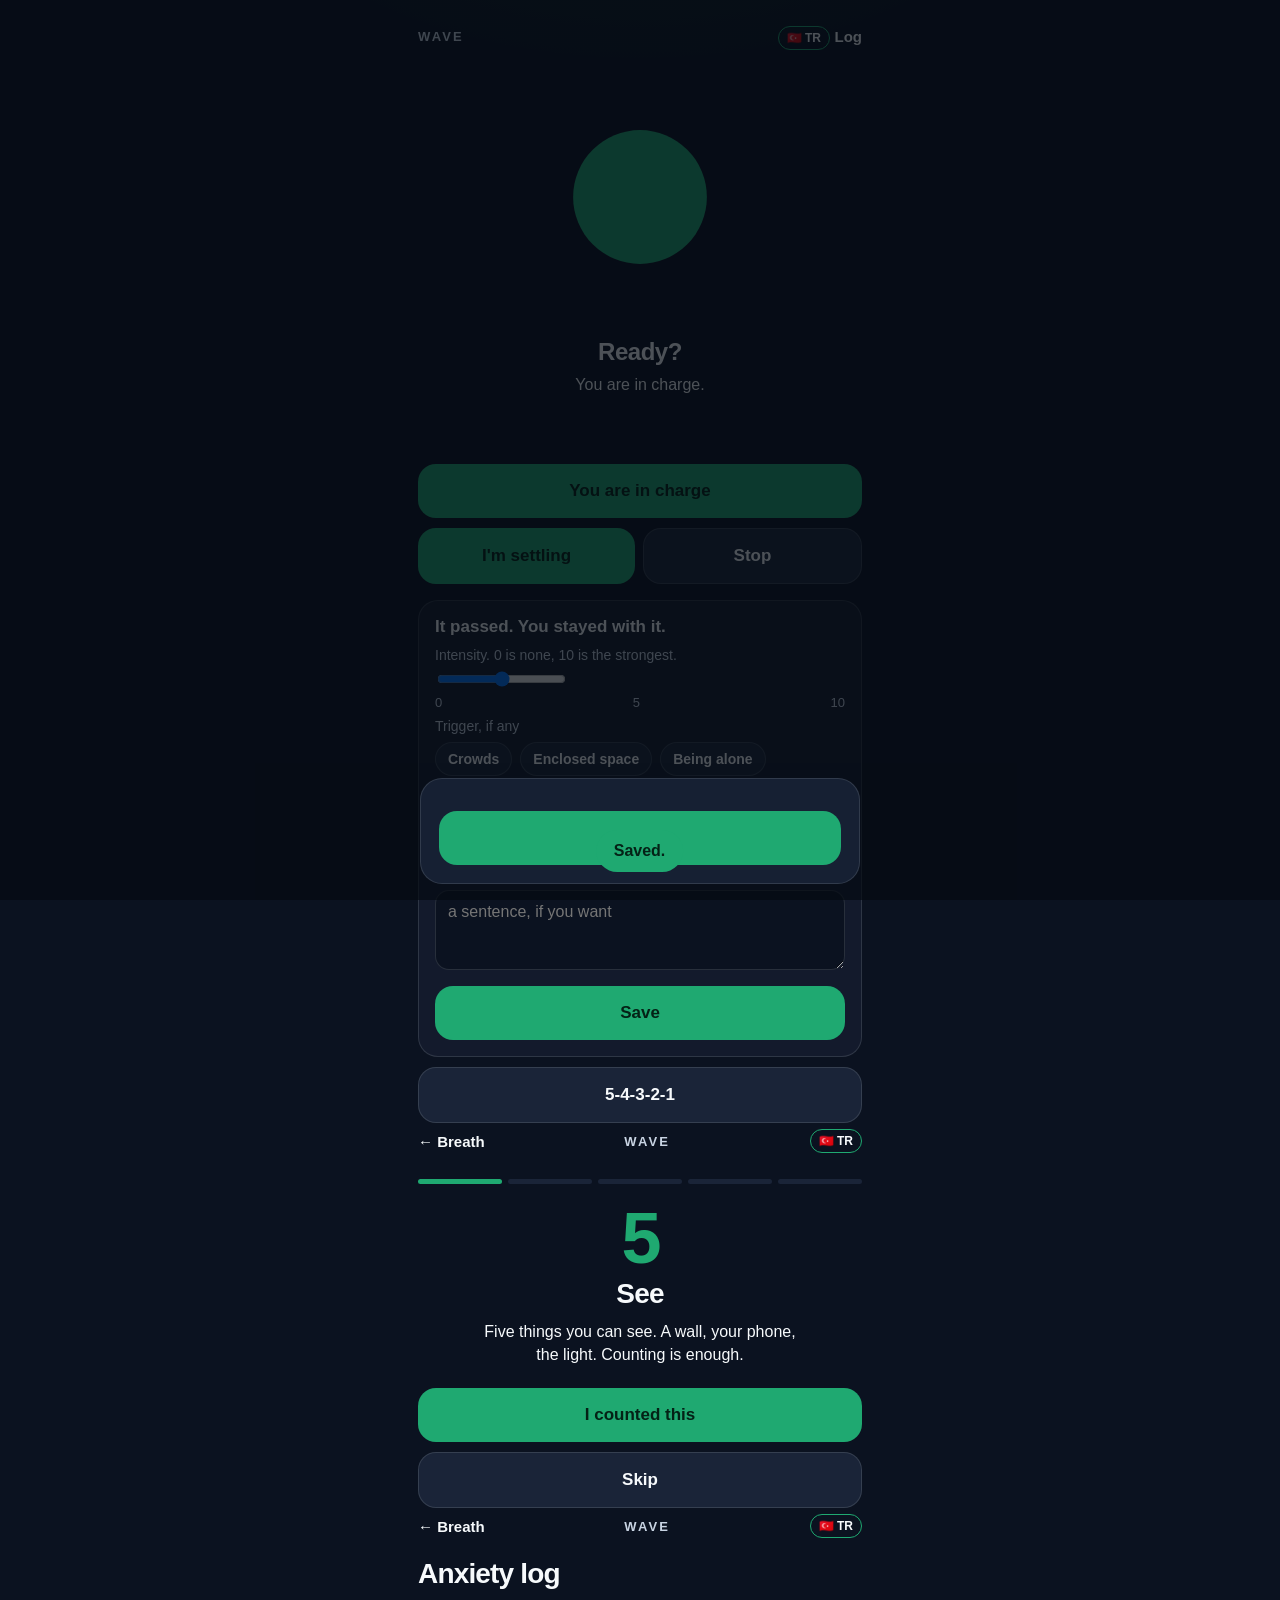
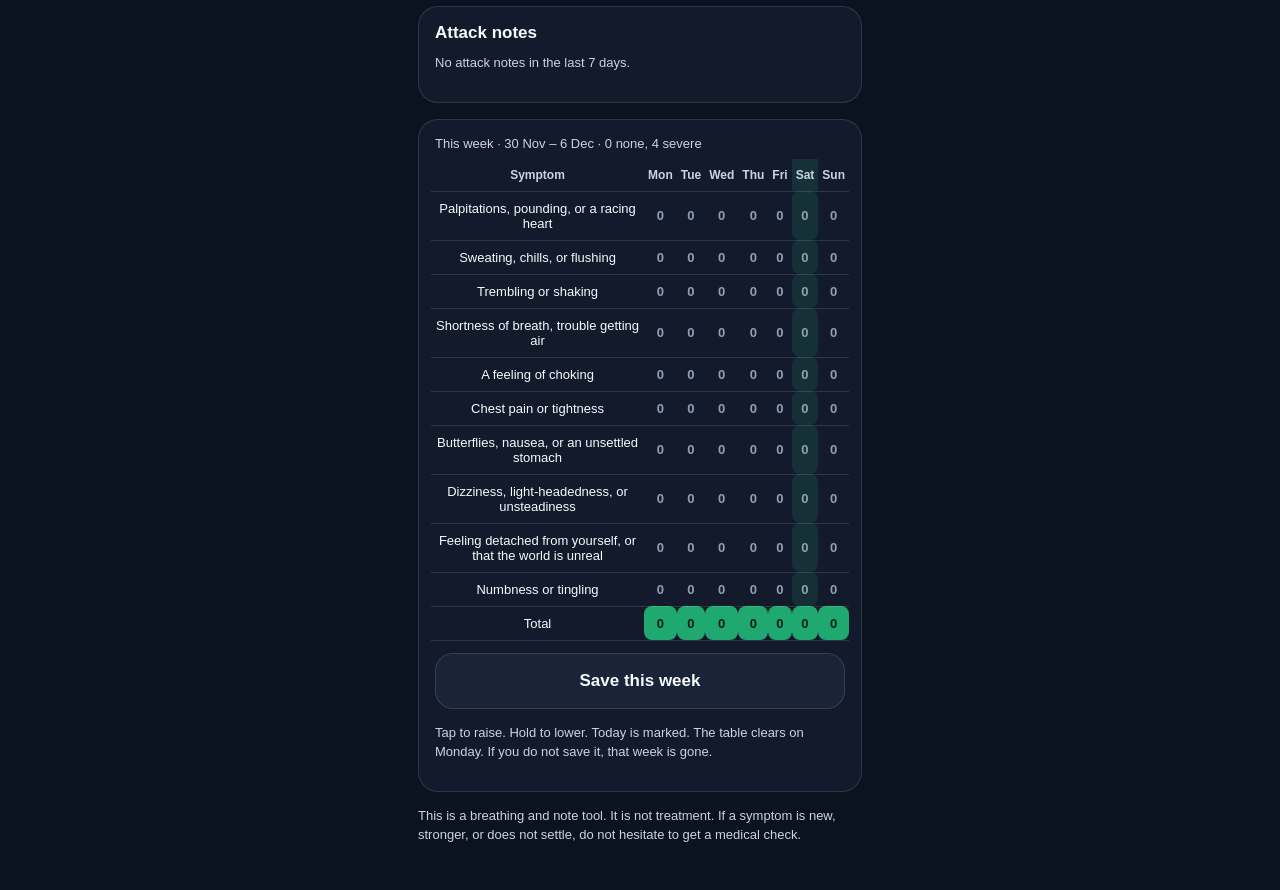
==== index.html @ 107ab237 "Add files via upload" ====
<!DOCTYPE html>
<html lang="tr">
<head>
<meta charset="UTF-8" />
<meta name="viewport" content="width=device-width, initial-scale=1, viewport-fit=cover" />
<meta name="theme-color" content="#0b1220" />
<meta name="apple-mobile-web-app-capable" content="yes" />
<meta name="apple-mobile-web-app-status-bar-style" content="black-translucent" />
<meta name="apple-mobile-web-app-title" content="Kaygı" />
<title>Kaygı</title>
<link rel="manifest" href="manifest.json" />
<link rel="icon" href="icon-192.png" />
<link rel="apple-touch-icon" href="icon-192.png" />
<style>
  :root { --bg:#0b1220; --ink:#f7fafc; --muted:#c9d4e3; --line:rgba(247,250,252,.12); --card:#141c2e; --green:#1fa971; --green-d:#14875a; }
  * { box-sizing:border-box; -webkit-tap-highlight-color:transparent; }
  html, body { margin:0; background:var(--bg); color:var(--ink); }
  body {
    font-family:-apple-system,BlinkMacSystemFont,"Segoe UI",sans-serif;
    min-height:100dvh;
    background:
      radial-gradient(700px 420px at 50% -8%, rgba(31,169,113,.16), transparent 62%),
      var(--bg);
  }
  .app { max-width:480px; margin:0 auto; padding:max(18px, env(safe-area-inset-top)) 18px 32px; }
  header { display:flex; justify-content:space-between; align-items:center; min-height:36px; }
  .brand { font-size:13px; letter-spacing:.16em; text-transform:uppercase; color:var(--muted); font-weight:650; }
  button, textarea { font-family:inherit; }
  .link { border:0; background:transparent; color:var(--ink); font-size:15px; padding:8px 0; font-weight:600; }
  .stage { height:270px; display:grid; place-items:center; margin-top:8px; }
  .ring { width:248px; height:248px; display:grid; place-items:center; }
  .orb {
    width:176px; height:176px; border-radius:50%;
    background:#1fa971;
    transform:scale(var(--s,.76));
    transition:transform 4s cubic-bezier(.37,.05,.28,1);
  }
  body.inhale { --s:1; }
  body.hold { --s:1; }
  body.exhale { --s:.76; }
  body.inhale .orb { transition:transform 4s cubic-bezier(.22,.7,.36,1); }
  body.hold .orb { transition:none; }
  body.exhale .orb { transition:transform 8s cubic-bezier(.4,.05,.6,1); }
  .phase { text-align:center; margin:6px 0 18px; min-height:108px; }
  .phase b { display:block; font-size:24px; font-weight:650; letter-spacing:-.02em; }
  .phase span { display:block; margin:8px auto 0; max-width:320px; color:var(--ink); font-size:16px; line-height:1.4; min-height:44px; }
  .count { margin-top:6px; font-variant-numeric:tabular-nums; font-size:32px; font-weight:650; color:var(--green); }
  .go,.soft { width:100%; border:0; border-radius:18px; padding:17px 18px; font-size:17px; font-weight:700; }
  .go { background:var(--green); color:#042216; }
  .go:active { background:var(--green-d); }
  .soft { background:#1a2438; color:var(--ink); border:1px solid var(--line); }
  .row { display:flex; gap:8px; margin-top:10px; } .row > * { flex:1; }
  .card { margin-top:16px; padding:16px; border:1px solid var(--line); border-radius:20px; background:rgba(20,28,46,.9); }
  .card h2 { margin:0 0 10px; font-size:17px; font-weight:650; }
  h1 { font-size:28px; margin:14px 0 8px; font-weight:650; letter-spacing:-.03em; }
  label { display:block; font-size:14px; color:var(--muted); margin:8px 0 6px; }
  textarea { width:100%; border:1px solid var(--line); background:#0b1220; color:var(--ink); border-radius:14px; padding:12px; font-size:16px; min-height:80px; }
  .wrap { overflow-x:auto; margin:0 -4px; }
  table { width:100%; border-collapse:collapse; font-size:13px; }
  th, td { border-bottom:1px solid var(--line); padding:9px 4px; text-align:center; color:var(--ink); }
  th { color:var(--muted); font-weight:600; font-size:12px; }
  td.hit { font-variant-numeric:tabular-nums; font-weight:650; border-radius:8px; }
  td.today, th.today { background:rgba(31,169,113,.16); }
  .n0 { color:#8ea0b8; } .n1 { color:#8fd18a; } .n2 { color:#1fa971; }
  .n3 { color:#e7b48a; } .n4 { color:#e08b7a; }
  td.pop { animation:pop .18s ease; }
  @keyframes pop { 50% { transform:scale(1.25); } }
  .legend { color:var(--muted); font-size:13px; margin:0 0 8px; }
  .sum { border-radius:8px; font-weight:700; }
  .note { color:var(--muted); font-size:13px; line-height:1.5; margin-top:14px; }
  .steps { display:flex; gap:6px; margin:20px 0 4px; }
  .steps span { flex:1; height:5px; border-radius:99px; background:#1a2438; }
  .steps span.on { background:var(--green); }
  .big { font-size:72px; font-weight:650; text-align:center; margin:18px 0 0; line-height:1; color:var(--green); letter-spacing:-.04em; }
  .sub { text-align:center; color:var(--ink); margin:10px auto 22px; font-size:16px; line-height:1.45; max-width:320px; }
  .chips { display:flex; flex-wrap:wrap; gap:8px; margin-top:8px; }
  .chips button { border:1px solid var(--line); background:#1a2438; color:var(--ink); border-radius:999px; padding:8px 12px; font-size:14px; font-weight:600; }
  .chips button.on { background:var(--green); color:#042216; border-color:var(--green); }
  .scale { display:flex; justify-content:space-between; color:var(--muted); font-size:13px; margin-top:4px; }
  .log { margin:0; padding:0; list-style:none; }
  .log li { display:flex; justify-content:space-between; gap:10px; align-items:flex-start; }
  .del { border:0; background:transparent; color:#e08b7a; font-size:13px; font-weight:650; padding:0; }
  .modal { position:fixed; inset:0; background:rgba(5,10,18,.7); display:grid; place-items:end center; padding:16px; z-index:5; }
  .sheet { width:min(440px,100%); background:#162033; border:1px solid var(--line); border-radius:22px; padding:18px; }
  .sheet p { line-height:1.5; margin:0 0 14px; font-size:16px; }
  .lang { border:1px solid var(--line); background:transparent; color:var(--muted); border-radius:999px; padding:4px 8px; font-size:12px; font-weight:700; }
  .lang.on { color:var(--ink); border-color:var(--green); }
  .toast {
    position:fixed; left:50%; bottom:28px; transform:translateX(-50%);
    background:#1fa971; color:#042216; font-weight:700;
    padding:12px 18px; border-radius:999px; z-index:6;
  }
</style>
</head>
<body>
  <div class="app">
    <section id="breath">
      <header>
        <span class="brand" data-brand>Kaygı</span>
        <span>
          <button class="lang" id="langBtn" type="button">EN</button>
          <button class="link" id="toTable" type="button">Tablo</button>
        </span>
      </header>
      <div class="stage">
        <div class="ring"><div class="orb"></div></div>
      </div>
      <div class="phase">
          <b id="phaseLabel">Hazır mısın?</b>
          <span id="phaseHint">Kontrol sende.</span>
          <div class="count" id="count"></div>
        </div>
      <button class="go" id="startBtn" type="button">Kontrol sende</button>
      <div class="row hidden" id="liveRow">
        <button class="go" id="doneBtn" type="button">Rahatladım</button>
        <button class="soft" id="stopBtn" type="button">Durdur</button>
      </div>
      <section class="card hidden" id="after">
        <h2>Geçti. Bunu başardın.</h2>
        <label>Yoğunluk, 0 hiç yok, 10 en sert</label>
        <input id="intensity" type="range" min="0" max="10" value="5" />
        <div class="scale"><span>0</span><span id="intensityVal">5</span><span>10</span></div>
        <label>Tetikleyici, varsa</label>
        <div class="chips" id="triggers">
          <button type="button" data-trigger="crowd">Kalabalık</button>
          <button type="button" data-trigger="enclosed">Kapalı alan</button>
          <button type="button" data-trigger="alone">Yalnız kalmak</button>
          <button type="button" data-trigger="body">Beden hissi</button>
          <button type="button" data-trigger="sleep">Uykusuzluk</button>
          <button type="button" data-trigger="news">Haber veya telefon</button>
          <button type="button" data-trigger="unknown">Bilmiyorum</button>
        </div>
        <label>Bir cümle, isteğe bağlı</label>
        <textarea id="attackNote" placeholder="istersen bir cümle"></textarea>
        <button class="go" id="saveAttack" type="button" style="margin-top:12px">Kaydet</button>
      </section>
      <button class="soft" id="toGround" type="button" style="margin-top:10px">5-4-3-2-1</button>
    </section>
    <section id="ground" class="hidden">
      <header>
        <button class="link" id="groundBack" type="button">← Nefes</button>
        <span class="brand" data-brand>Kaygı</span>
        <button class="lang" type="button" data-lang>EN</button>
      </header>
      <div class="steps" id="stepDots"></div>
      <div class="big" id="gNum">5</div>
      <h1 id="gTitle" style="text-align:center;margin-top:4px">Gör</h1>
      <p class="sub" id="gHint"></p>
      <button class="go" id="gTap" type="button">Bunu saydım</button>
      <button class="soft" id="gSkip" type="button" style="margin-top:10px">Geç</button>
    </section>
    <section id="table" class="hidden">
      <header>
        <button class="link" id="toBreath" type="button">← Nefes</button>
        <span class="brand" data-brand>Kaygı</span>
        <button class="lang" type="button" data-lang>EN</button>
      </header>
      <h1 id="tableTitle">Kaygı takibi</h1>
      <div class="card">
        <h2>Atak kayıtları</h2>
        <p class="note" id="attackStats" style="margin-top:0">Henüz atak kaydı yok.</p>
        <ul class="log" id="attackLog"></ul>
      </div>
      <div class="card">
        <p class="legend" id="weekLabel">Bu hafta</p>
        <div class="wrap"><table id="grid"></table></div>
        <button class="soft" id="saveWeek" type="button" style="margin-top:12px">Bu haftayı kaydet</button>
        <p class="note">Kısa bas, artar. Uzun bas, geri gider. Bugün işaretli. Pazartesi tablo sıfırlanır. Kaydetmezsen o hafta gider.</p>
      </div>
      <p class="note">Bu bir nefes ve not aracıdır, tedavi yerine geçmez. Daha önce yaşamadığın, daha şiddetli veya geçmeyen bir belirti olursa bir sağlık değerlendirmesi almaktan çekinme.</p>
    </section>
  </div>
  <div class="modal hidden" id="modal"><div class="sheet"><p id="modalText"></p><button class="go" id="modalClose" type="button">Kapat</button></div></div>
  <div class="toast hidden" id="toast">Kaydedildi.</div>
<script>
const SYMPTOMS = ["Kalbin teklemesi, hızlanması veya çarpıntı","Terleme, ürperme veya kızarma","Titreme veya sarsılma","Nefes daralması, nefes almakta zorlanma","Boğulacakmış gibi hissetme","Göğüste ağrı veya daralma","Karnında kelebekler, mide bulantısı veya huzursuz mide","Baş dönmesi, sersemlik hali, denge yitimi","Kendini veya dünyayı gerçek değilmiş gibi hissetmek","Uyuşma ve karıncalanma"];
const DAYS = ["Pzt","Sal","Çar","Per","Cum","Cmt","Paz"];
const LINES = {
  al:["Burnundan al… vücudun seni koruyor.","Yavaşça nefes al… güvendesin.","Hava içeri giriyor, bedenin rahatlıyor.","Derin nefes… zihnin sakinleşiyor.","İçeri çek, her şey yolunda.","Dikkatini nefesine ver, güven içindesin.","Bedenin uyarıyor, sen kontrolündesin.","Nefes al… her şey geçici.","İçeri çek, panik küçülüyor.","Her nefes seni güçlendiriyor.","Vücudun ritmini buluyor, sen de sakinleşiyorsun.","Kontrol sende, panik dalgası geçiyor.","Hava doluyor, stres azalıyor."],
  tut:["Her şey yolunda.","Bu his geçici.","Kontrol sende, beden dengede.","Nefesini tut… sabırlı ol.","Dur, hisset ve sakinleş.","Bedenin rahat, zihin huzurlu.","Bir an dur… hislerini izle.","Panik geçiyor, sen güçlüsün.","Sakin ol… nefesini hisset.","Dikkatini topla, beden dengede.","Durakla… kontrol sende.","Sabırlı ol… dalgalar geçici.","Bedenin sana güven veriyor.","Hisset ve kabul et, panik azalıyor."],
  ver:["Ağzından ver… yük azalıyor.","Nefesi bırak… kalbin sakinleşiyor.","Bırak gitsin… dalga sönüyor.","Nefes ver… gevşe ve rahatla.","Dışarı bırak, huzuru hisset.","Bırak gitsin… tüm stres uzaklaşıyor.","Panik dağılıyor, sen güçlüsün.","Stres akıyor, beden hafifliyor.","Rahatla… her nefesle sakinleş.","Yavaşça ver… kontrol sende.","Bırak, bırak… kaygı azalıyor.","Stres uzaklaşıyor, sen güven içindesin.","Nefesini bırak, panik küçülüyor."]
};
const EN = {
  brand:"Wave",
  symptoms:["Palpitations, pounding, or a racing heart","Sweating, chills, or flushing","Trembling or shaking","Shortness of breath, trouble getting air","A feeling of choking","Chest pain or tightness","Butterflies, nausea, or an unsettled stomach","Dizziness, light-headedness, or unsteadiness","Feeling detached from yourself, or that the world is unreal","Numbness or tingling"],
  days:["Mon","Tue","Wed","Thu","Fri","Sat","Sun"],
  lines:{
    al:["In through your nose. Your body is protecting you.","Breathe in slowly. You are safe.","Air is coming in. Your body is settling.","A deep breath. Your mind is quieting.","Draw it in. Things are all right.","Put your attention on the breath. You are safe.","Your body is alerting you. You are in charge.","Breathe in. This is temporary.","Draw it in. The panic is shrinking.","Each breath steadies you.","Your body is finding its rhythm. So are you.","You are in charge. The wave is passing.","Air is filling you. The tension is easing."],
    tut:["Things are all right.","This feeling is temporary.","You are in charge. Your body is steady.","Hold the breath. No strain.","Pause. Notice. Settle.","Your body is calm. Your mind can follow.","Stay for a moment. Watch the feeling.","The panic is passing. You can stay with it.","Be still. Feel the breath.","Gather your attention. Your body is steady.","Pause. You are in charge.","Be patient. Waves pass.","Your body is steadying you.","Notice it and let it be. The panic is easing."],
    ver:["Out through your mouth. The load is lighter.","Let the breath go. Your heart is settling.","Let it go. The wave is fading.","Breathe out. Soften.","Release it. Notice the ease.","Let it go. The tension is leaving.","The panic is dispersing. You can stay.","Tension is flowing out. Your body is lighter.","Soften. Each breath settles you.","Out slowly. You are in charge.","Let it go. Let it go. The worry is easing.","The tension is leaving. You are safe.","Let the breath go. The panic is shrinking."]
  },
  triggers:{crowd:"Crowds",enclosed:"Enclosed space",alone:"Being alone",body:"A body sensation",sleep:"Poor sleep",news:"News or your phone",unknown:"I don't know"},
  ui:{table:"Log",ready:"Ready?",control:"You are in charge.",start:"You are in charge",done:"I'm settling",stop:"Stop",passed:"It passed. You stayed with it.",intensity:"Intensity. 0 is none, 10 is the strongest.",trigger:"Trigger, if any",note:"One sentence, optional",notePh:"a sentence, if you want",save:"Save",groundBack:"← Breath",counted:"I counted this",skip:"Skip",backBreath:"← Breath",track:"Anxiety log",attacks:"Attack notes",noAttack:"No attack notes yet.",weekSave:"Save this week",weekNote:"Tap to raise. Hold to lower. Today is marked. The table clears on Monday. If you do not save it, that week is gone.",disclaimer:"This is a breathing and note tool. It is not treatment. If a symptom is new, stronger, or does not settle, do not hesitate to get a medical check.",close:"Close",saved:"Saved.",see:"See",touch:"Touch",hear:"Hear",smell:"Smell",taste:"Taste",here:"You are here.",groundDone:"The wave is passing. Return to the breath whenever you want.",backToBreath:"Back to breath",symptom:"Symptom",total:"Total",none:"none",severe:"severe",thisWeek:"This week",weekStats:(n,a)=>`Last 7 days: ${n} attacks. Average intensity ${a}/10.`,noWeek:"No attack notes in the last 7 days.",del:"Delete",
    phases:["Breathe in through your nose","Hold","Out slowly through your mouth"],
    ends:["Settling…","It passed, as it does…","It passed without harm…"],
    ground:[
      {n:5,title:"See",hint:"Five things you can see. A wall, your phone, the light. Counting is enough."},
      {n:4,title:"Touch",hint:"Four things you can touch. The table, fabric, your phone, your own hand."},
      {n:3,title:"Hear",hint:"Three sounds. The fan, outside, your own breath. Silence counts as breath."},
      {n:2,title:"Smell",hint:"Two things you can smell. If there are none, two breaths in through your nose are enough."},
      {n:1,title:"Taste",hint:"The taste in your mouth. Water, toothpaste, or nothing. Nothing is an answer."}
    ],
    advice:[
      "Very few anxiety sensations. A short walk indoors is enough. Keep the breathing.",
      "A few sensations showed up. Keep the breathing and stay with quiet activity.",
      "Mild physical anxiety. A short indoor walk helps. Slow breathing and noticing are enough.",
      "Moderate anxiety. Listen to your body. Breathing and light movement help. This is a common response, and it passes.",
      "Strong physical anxiety. Sit down. Breathe slowly. Gentle movement can help. A racing heart is a frequent part of an attack. It passes.",
      "A heavy day. Give yourself time in a quiet place. Breathing and noticing help. This wave will pass too."
    ]
  }
};
let lang = (()=>{
  const saved = localStorage.getItem("kaygi-lang");
  if (saved === "tr" || saved === "en") return saved;
  return (navigator.language || "tr").toLowerCase().startsWith("tr") ? "tr" : "en";
})();
function symptoms(){ return lang==="en" ? EN.symptoms : SYMPTOMS; }
function days(){ return lang==="en" ? EN.days : DAYS; }
function lines(){ return lang==="en" ? EN.lines : LINES; }
const KEY = "kaygi-v5";
let state = {};
try { state = JSON.parse(localStorage.getItem(KEY)) || {}; } catch { state = {}; }
if (!state.grid) {
  let old = null;
  try { old = JSON.parse(localStorage.getItem("puanlar")); } catch {}
  state.grid = Array.isArray(old) && old.length === 10 ? old : symptoms().map(() => Array(7).fill(0));
}
if (!state.weeks) state.weeks = [];
function monday(d=new Date()){
  const x = new Date(d); x.setHours(0,0,0,0);
  x.setDate(x.getDate() - (x.getDay()+6)%7);
  return x.toISOString().slice(0,10);
}
function weekText(iso){
  const a = new Date(iso+"T00:00:00");
  const b = new Date(a); b.setDate(a.getDate()+6);
  const f = (d)=>d.toLocaleDateString(lang==="en"?"en-GB":"tr-TR",{day:"numeric",month:"short"});
  return f(a)+" – "+f(b);
}
if (!state.weekStart) state.weekStart = monday();
if (state.weekStart !== monday()){
  state.grid = symptoms().map(()=>Array(7).fill(0));
  state.weekStart = monday();
}
if (!state.attacks) state.attacks = [];
function persist(){ localStorage.setItem(KEY, JSON.stringify(state)); localStorage.setItem("puanlar", JSON.stringify(state.grid)); }
const TRIGGERS = ["crowd","enclosed","alone","body","sleep","news","unknown"];
const TR_TRIGGERS = {crowd:"Kalabalık",enclosed:"Kapalı alan",alone:"Yalnız kalmak",body:"Beden hissi",sleep:"Uykusuzluk",news:"Haber veya telefon",unknown:"Bilmiyorum"};
function triggerName(key){ return (lang==="en"?EN.triggers:TR_TRIGGERS)[key] || key; }
let pickedTrigger = "";
document.getElementById("intensity").oninput = (e)=>{ document.getElementById("intensityVal").textContent = e.target.value; };
document.getElementById("triggers").onclick = (e)=>{
  const btn = e.target.closest("[data-trigger]");
  if (!btn) return;
  pickedTrigger = pickedTrigger === btn.dataset.trigger ? "" : btn.dataset.trigger;
  document.querySelectorAll("#triggers button").forEach(b => b.classList.toggle("on", b.dataset.trigger === pickedTrigger));
};
function renderAttacks(){
  const list = state.attacks.map((a,i)=>({...a,i})).reverse().slice(0, 8);
  const weekAgo = Date.now() - 7*24*60*60*1000;
  const week = state.attacks.filter(a => a.t >= weekAgo);
  const avg = week.length ? Math.round(week.reduce((s,a)=>s+a.intensity,0) / week.length) : 0;
  document.getElementById("attackStats").textContent = week.length
    ? (lang==="en" ? EN.ui.weekStats(week.length, avg) : `Son 7 gün: ${week.length} atak. Ortalama yoğunluk ${avg}/10.`)
    : (lang==="en" ? EN.ui.noWeek : "Son 7 günde atak kaydı yok.");
  document.getElementById("attackLog").innerHTML = list.map(a => {
    const d = new Date(a.t);
    const when = d.toLocaleDateString(lang==="en"?"en-GB":"tr-TR", { day:"numeric", month:"short" });
    return `<li><span>${when} · ${a.intensity}/10${a.trigger ? " · " + triggerName(a.trigger) : ""}${a.note ? "<br>" + a.note : ""}</span><button class="del" type="button" data-i="${a.i}">${lang==="en"?EN.ui.del:"Sil"}</button></li>`;
  }).join("");
}
document.getElementById("attackLog").onclick = (e)=>{
  const btn = e.target.closest("[data-i]");
  if (!btn) return;
  state.attacks.splice(+btn.dataset.i, 1);
  persist();
  renderAttacks();
};
document.getElementById("saveAttack").onclick = ()=>{
  state.attacks.push({
    t: Date.now(),
    intensity: Number(document.getElementById("intensity").value),
    trigger: pickedTrigger,
    note: document.getElementById("attackNote").value.trim()
  });
  persist();
  document.getElementById("attackNote").value = "";
  pickedTrigger = "";
  document.querySelectorAll("#triggers button").forEach(b => b.classList.remove("on"));
  document.getElementById("after").classList.add("hidden");
  renderAttacks();
  show("table");
  const toast = document.getElementById("toast");
  toast.classList.remove("hidden");
  setTimeout(() => toast.classList.add("hidden"), 1400);
};
renderAttacks();
function advice(total){
  const tr = [
    "Harika! Çok az kaygı belirtisi. Ev içinde kısa yürüyüş yapabilirsin, nefes egzersizine devam et.",
    "Birkaç kaygı belirtisi gözlemledin. Nefes egzersizine devam et ve sakin aktiviteler yap.",
    "Hafif düzeyde fiziksel kaygı var. Ev içinde kısa yürüyüş iyi gelir. Derin nefes ve farkındalık egzersizleri yap.",
    "Orta düzeyde kaygı. Bedenini dinle, nefes egzersizleri ve hafif ev içi egzersizler yap. Kaygı normal, panik geçici.",
    "Şiddetli fiziksel kaygı. Yavaşça otur, derin nefes al-ver yap. Ev içi hareketlerle rahatlamayı dene. Her şey geçici. Kalbin hızlı atıyor, bu atakta sık görülen bir tepki.",
    "Yoğun bir gün. Kendine zaman ayır, sakin bir ortamda dinlen. Nefes ve farkındalık egzersizleri yap. Bu dalga da geçecek."
  ];
  const list = lang==="en" ? EN.ui.advice : tr;
  if (total<=2) return list[0];
  if (total<=6) return list[1];
  if (total<=10) return list[2];
  if (total<=20) return list[3];
  if (total<=30) return list[4];
  return list[5];
}
function color(total){
  if (total<=2) return ["#1fa971","#042216"];
  if (total<=6) return ["#8fd18a","#042216"];
  if (total<=10) return ["#f3e0a2","#1b2433"];
  if (total<=20) return ["#e7b48a","#1b2433"];
  if (total<=30) return ["#e08b7a","#1b2433"];
  return ["#c45b52","#f4f7fb"];
}
let lastCell = "";
function renderGrid(){
  const today = (new Date().getDay() + 6) % 7;
  document.getElementById("weekLabel").textContent = (lang==="en"?EN.ui.thisWeek:"Bu hafta") + " · " + weekText(state.weekStart) + " · 0 " + (lang==="en"?EN.ui.none:"hiç") + ", 4 " + (lang==="en"?EN.ui.severe:"şiddetli");
  const d = days();
  const totals = d.map((_,c)=>state.grid.reduce((a,row)=>a+row[c],0));
  let html = "<tr><th>"+(lang==="en"?EN.ui.symptom:"Belirti")+"</th>"+d.map((name,c)=>`<th class="${c===today?"today":""}">${name}</th>`).join("")+"</tr>";
  symptoms().forEach((name,r)=>{
    html += `<tr><td>${name}</td>`+state.grid[r].map((n,c)=>{
      const key = r+"-"+c;
      return `<td class="hit n${n} ${c===today?"today":""} ${key===lastCell?"pop":""}" data-r="${r}" data-c="${c}">${n}</td>`;
    }).join("")+"</tr>";
  });
  html += "<tr><td>"+(lang==="en"?EN.ui.total:"Toplam")+"</td>"+totals.map((n,c)=>{ const [bg,fg]=color(n); return `<td class="sum ${c===today?"today":""}" data-day="${c}" style="background:${bg};color:${fg}">${n}</td>`; }).join("")+"</tr>";
  document.getElementById("grid").innerHTML = html;
}
document.getElementById("saveWeek").onclick = async ()=>{
  const totals = days().map((_,c)=>state.grid.reduce((a,row)=>a+row[c],0));
  const linesOut = [(lang==="en"?EN.ui.symptom:"Belirti")+","+days().join(",")];
  symptoms().forEach((name,r)=>linesOut.push('"'+name+'",'+state.grid[r].join(",")));
  linesOut.push((lang==="en"?EN.ui.total:"Toplam")+","+totals.join(","));
  const text = linesOut.join("\n");
  const file = new File([text], "kaygi-"+state.weekStart+".csv", {type:"text/csv"});
  try {
    if (navigator.share && navigator.canShare && navigator.canShare({files:[file]})) await navigator.share({files:[file], title:"Kaygı tablosu"});
    else throw 0;
  } catch {
    const a = document.createElement("a");
    a.href = URL.createObjectURL(new Blob([text],{type:"text/csv"}));
    a.download = file.name;
    a.click();
  }
};
let holdTimer = null, held = false;
document.getElementById("grid").onpointerdown = (e)=>{
  const cell = e.target.closest("[data-r]");
  if (!cell) return;
  held = false;
  holdTimer = setTimeout(()=>{
    held = true;
    const r = +cell.dataset.r, c = +cell.dataset.c;
    state.grid[r][c] = (state.grid[r][c] + 4) % 5;
    lastCell = r+"-"+c;
    persist(); renderGrid();
  }, 420);
};
document.getElementById("grid").onpointerup = ()=>clearTimeout(holdTimer);
document.getElementById("grid").onpointerleave = ()=>clearTimeout(holdTimer);
document.getElementById("grid").onclick = (e)=>{
  if (held){ held = false; return; }
  const cell = e.target.closest("[data-r]"), day = e.target.closest("[data-day]");
  if (cell){
    const r = +cell.dataset.r, c = +cell.dataset.c;
    state.grid[r][c] = (state.grid[r][c] + 1) % 5;
    lastCell = r+"-"+c;
    persist(); renderGrid();
  } else if (day){
    document.getElementById("modalText").textContent = advice(state.grid.reduce((a,row)=>a+row[+day.dataset.day],0));
    document.getElementById("modal").classList.remove("hidden");
  }
};
document.getElementById("modalClose").onclick = ()=>document.getElementById("modal").classList.add("hidden");
function show(which){
  document.getElementById("breath").classList.toggle("hidden", which!=="breath");
  document.getElementById("table").classList.toggle("hidden", which!=="table");
  document.getElementById("ground").classList.toggle("hidden", which!=="ground");
}
document.getElementById("toTable").onclick = ()=>show("table");
document.getElementById("toBreath").onclick = ()=>show("breath");
document.getElementById("toGround").onclick = ()=>{ resetGround(); show("ground"); };
document.getElementById("groundBack").onclick = ()=>show("breath");
const GROUND = [
  { n:5, title:"Gör", hint:"Etrafında gördüğün 5 şey. Duvar, telefon, ışık. Sayman yeter." },
  { n:4, title:"Dokun", hint:"Dokunabileceğin 4 şey. Masa, kumaş, telefon, kendi elin." },
  { n:3, title:"Duy", hint:"Duyduğun 3 ses. Klima, dışarı, kendi nefesin. Sessizse nefes sayılır." },
  { n:2, title:"Kokla", hint:"Koku alabildiğin 2 şey. Yoksa burnunu iki kez çekmen yeter." },
  { n:1, title:"Tat", hint:"Ağzındaki tat. Su, diş macunu veya hiçbir şey. Hiçbir şey de cevap." }
];
let gStep = 0, gCount = 0, gDone = false;
function resetGround(){ gStep = 0; gCount = 0; gDone = false; renderGround(); }
function groundSteps(){ return lang==="en" ? EN.ui.ground : GROUND; }
function renderGround(){
  const steps = groundSteps();
  if (gDone){
    document.getElementById("gNum").textContent = "";
    document.getElementById("gTitle").textContent = lang==="en" ? EN.ui.here : "Buradasın.";
    document.getElementById("gHint").textContent = lang==="en" ? EN.ui.groundDone : "Dalga geçiyor. İstediğin anda nefese dön.";
    document.getElementById("gTap").textContent = lang==="en" ? EN.ui.backToBreath : "Nefese dön";
    document.getElementById("stepDots").innerHTML = steps.map(()=>`<span class="on"></span>`).join("");
    return;
  }
  const step = steps[gStep];
  document.getElementById("gNum").textContent = step.n - gCount;
  document.getElementById("gTitle").textContent = step.title;
  document.getElementById("gHint").textContent = step.hint;
  document.getElementById("gTap").textContent = lang==="en" ? EN.ui.counted : "Bunu saydım";
  document.getElementById("stepDots").innerHTML = steps.map((_,i)=>`<span class="${i<=gStep?"on":""}"></span>`).join("");
}
document.getElementById("gTap").onclick = ()=>{
  if (gDone){ show("breath"); return; }
  const step = groundSteps()[gStep];
  gCount++;
  if (gCount >= step.n){
    gStep++;
    gCount = 0;
    if (gStep >= groundSteps().length){ gDone = true; }
  }
  renderGround();
};
document.getElementById("gSkip").onclick = ()=>{
  if (gDone){ show("breath"); return; }
  gStep++; gCount = 0;
  if (gStep >= groundSteps().length){ gDone = true; }
  renderGround();
};
let running=false, timer=null, last={al:"",tut:"",ver:""};
function pick(kind){ const list=lines()[kind]; let line=last[kind]; while(line===last[kind]) line=list[Math.floor(Math.random()*list.length)]; last[kind]=line; return line; }
function setPhase(name,hint,n,cls){ document.body.classList.remove("inhale","hold","exhale"); if(cls) document.body.classList.add(cls); document.getElementById("phaseLabel").textContent=name; document.getElementById("phaseHint").textContent=hint; document.getElementById("count").textContent=n||""; }
function wait(ms){ return new Promise(r=>timer=setTimeout(r,ms)); }
async function cycle(){
  const names = lang==="en" ? EN.ui.phases : ["Burnundan nefes al","Nefesini tut","Ağzından yavaşça ver"];
  const steps=[[names[0],"al",4,"inhale","in"],[names[1],"tut",4,"hold","hold"],[names[2],"ver",8,"exhale","out"]];
  while(running) for (const [name,kind,sec,cls,breath] of steps){
    if(!running) return;
    const line = pick(kind);
    for(let n=sec;n>=1 && running;n--){ setPhase(name,line,n,cls); await wait(1000); }
  }
}
document.getElementById("startBtn").onclick = ()=>{
  running = true;
  document.getElementById("startBtn").classList.add("hidden");
  document.getElementById("liveRow").classList.remove("hidden");
  document.getElementById("after").classList.add("hidden");
  cycle();
};
function halt(done){
  running=false; clearTimeout(timer);
  const end = lang==="en" ? EN.ui.ends : ["Sakinledik…","Her zamanki gibi geçti…","Zararsız bir şekilde geçti…"];
  setPhase(done?end[Math.floor(Math.random()*end.length)]:(lang==="en"?EN.ui.ready:"Hazır mısın?"), done?(lang==="en"?EN.ui.passed:"Geçti. Bunu başardın."):(lang==="en"?EN.ui.control:"Kontrol sende."), "", "");
  document.getElementById("startBtn").classList.remove("hidden");
  document.getElementById("liveRow").classList.add("hidden");
  document.getElementById("after").classList.toggle("hidden", !done);
}
document.getElementById("stopBtn").onclick=()=>halt(false);
document.getElementById("doneBtn").onclick=()=>halt(true);
function setText(id, value){ const el = document.getElementById(id); if (el) el.textContent = value; }
function applyLang(){
  const en = lang==="en";
  document.querySelectorAll("[data-brand]").forEach(el=>el.textContent = en ? EN.brand : "Geçer");
  document.querySelectorAll(".lang").forEach(el=>{ el.textContent = en ? "🇹🇷 TR" : "🇬🇧 EN"; el.classList.toggle("on", en); });
  setText("toTable", en ? EN.ui.table : "Tablo");
  setText("phaseLabel", en ? EN.ui.ready : "Hazır mısın?");
  setText("phaseHint", en ? EN.ui.control : "Kontrol sende.");
  setText("startBtn", en ? EN.ui.start : "Kontrol sende");
  setText("doneBtn", en ? EN.ui.done : "Rahatladım");
  setText("stopBtn", en ? EN.ui.stop : "Durdur");
  const passed = document.querySelector("#after h2"); if (passed) passed.textContent = en ? EN.ui.passed : "Geçti. Bunu başardın.";
  const labels = document.querySelectorAll("#after label");
  if (labels[0]) labels[0].textContent = en ? EN.ui.intensity : "Yoğunluk, 0 hiç yok, 10 en sert";
  if (labels[1]) labels[1].textContent = en ? EN.ui.trigger : "Tetikleyici, varsa";
  if (labels[2]) labels[2].textContent = en ? EN.ui.note : "Bir cümle, isteğe bağlı";
  const note = document.getElementById("attackNote"); if (note) note.placeholder = en ? EN.ui.notePh : "istersen bir cümle";
  setText("saveAttack", en ? EN.ui.save : "Kaydet");
  document.querySelectorAll("#triggers button").forEach(b=>b.textContent = triggerName(b.dataset.trigger));
  setText("groundBack", en ? EN.ui.groundBack : "← Nefes");
  setText("gSkip", en ? EN.ui.skip : "Geç");
  setText("toBreath", en ? EN.ui.backBreath : "← Nefes");
  setText("tableTitle", en ? EN.ui.track : "Kaygı takibi");
  const attacks = document.querySelector("#table h2"); if (attacks) attacks.textContent = en ? EN.ui.attacks : "Atak kayıtları";
  setText("saveWeek", en ? EN.ui.weekSave : "Bu haftayı kaydet");
  const notes = document.querySelectorAll("#table .note");
  if (notes[1]) notes[1].textContent = en ? EN.ui.weekNote : "Kısa bas, artar. Uzun bas, geri gider. Bugün işaretli. Pazartesi tablo sıfırlanır. Kaydetmezsen o hafta gider.";
  if (notes[2]) notes[2].textContent = en ? EN.ui.disclaimer : "Bu bir nefes ve not aracıdır, tedavi yerine geçmez. Daha önce yaşamadığın, daha şiddetli veya geçmeyen bir belirti olursa bir sağlık değerlendirmesi almaktan çekinme.";
  setText("modalClose", en ? EN.ui.close : "Kapat");
  setText("toast", en ? EN.ui.saved : "Kaydedildi.");
  document.title = en ? EN.brand : "Geçer";
  renderAttacks();
  renderGrid();
  renderGround();
}
document.querySelectorAll(".lang").forEach(btn=>btn.onclick = ()=>{
  lang = lang==="en" ? "tr" : "en";
  localStorage.setItem("kaygi-lang", lang);
  last = {al:"",tut:"",ver:""};
  applyLang();
});
applyLang();
if ("serviceWorker" in navigator) navigator.serviceWorker.register("sw.js").catch(()=>{});
</script>
</body>
</html>
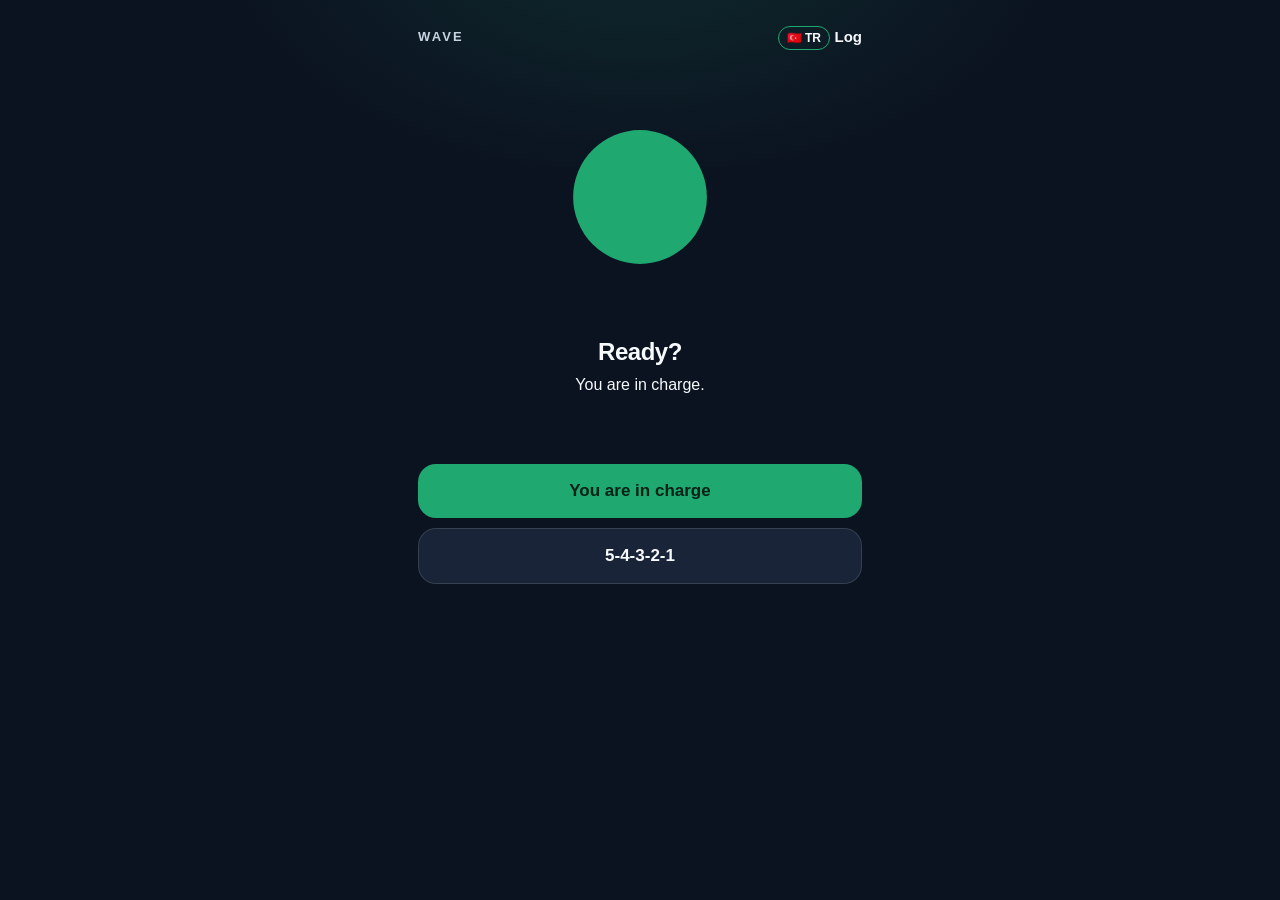
==== commit c94546a9: "Add files via upload" ====
--- a/index.html
+++ b/index.html
@@ -85,6 +85,7 @@
   .sheet p { line-height:1.5; margin:0 0 14px; font-size:16px; }
   .lang { border:1px solid var(--line); background:transparent; color:var(--muted); border-radius:999px; padding:4px 8px; font-size:12px; font-weight:700; }
   .lang.on { color:var(--ink); border-color:var(--green); }
+  .hidden { display:none !important; }
   .toast {
     position:fixed; left:50%; bottom:28px; transform:translateX(-50%);
     background:#1fa971; color:#042216; font-weight:700;
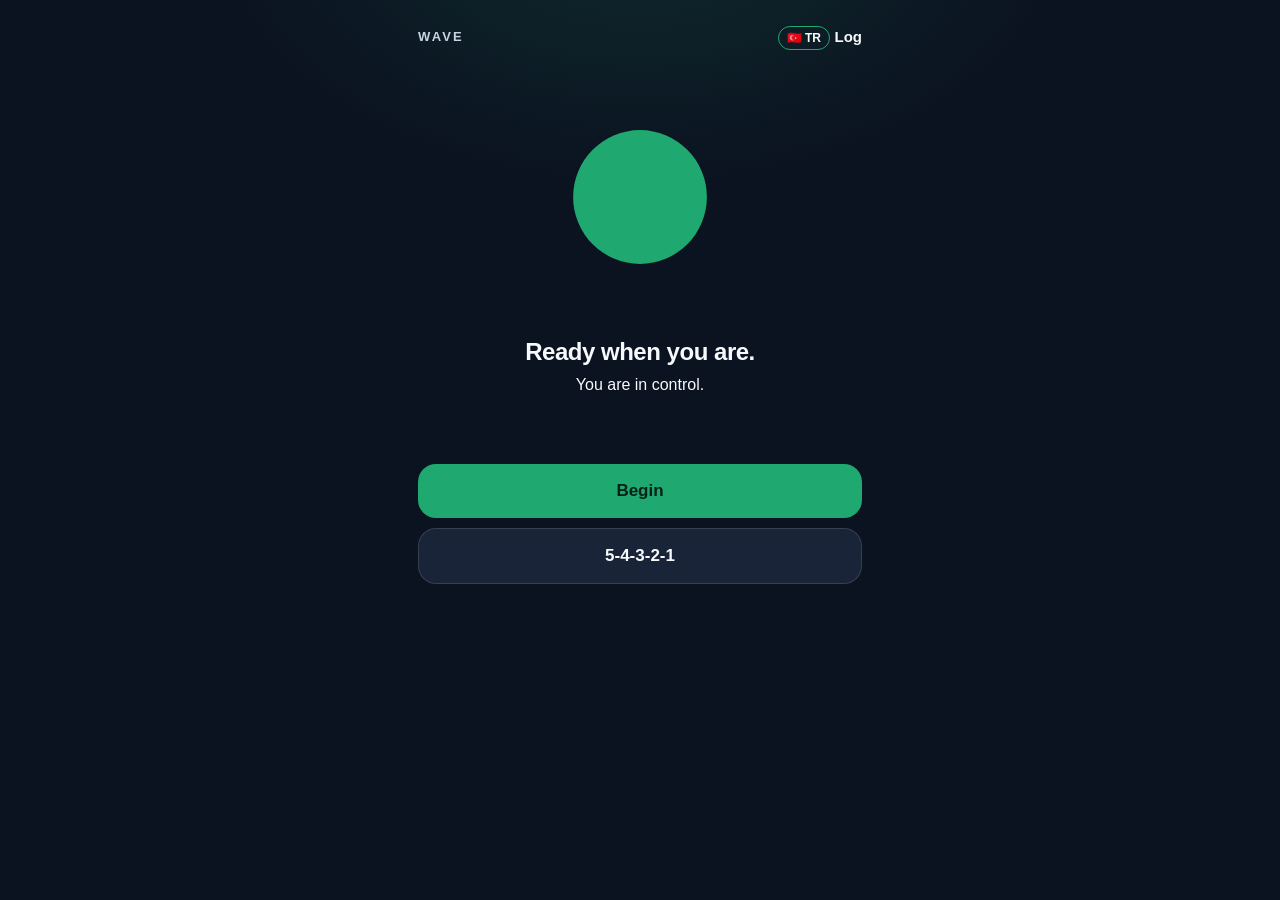
==== commit 55bd264d: "Add files via upload" ====
--- a/index.html
+++ b/index.html
@@ -183,31 +183,31 @@
 };
 const EN = {
   brand:"Wave",
-  symptoms:["Palpitations, pounding, or a racing heart","Sweating, chills, or flushing","Trembling or shaking","Shortness of breath, trouble getting air","A feeling of choking","Chest pain or tightness","Butterflies, nausea, or an unsettled stomach","Dizziness, light-headedness, or unsteadiness","Feeling detached from yourself, or that the world is unreal","Numbness or tingling"],
+  symptoms:["Palpitations, a pounding heart, or a racing heart","Sweating, chills, or hot flushes","Trembling or shaking","Shortness of breath, or trouble getting a full breath","A sensation of choking","Chest pain or tightness","Butterflies, nausea, or an unsettled stomach","Dizziness, light-headedness, or unsteadiness","Feeling detached from yourself, or as if the world is unreal","Numbness or tingling"],
   days:["Mon","Tue","Wed","Thu","Fri","Sat","Sun"],
   lines:{
-    al:["In through your nose. Your body is protecting you.","Breathe in slowly. You are safe.","Air is coming in. Your body is settling.","A deep breath. Your mind is quieting.","Draw it in. Things are all right.","Put your attention on the breath. You are safe.","Your body is alerting you. You are in charge.","Breathe in. This is temporary.","Draw it in. The panic is shrinking.","Each breath steadies you.","Your body is finding its rhythm. So are you.","You are in charge. The wave is passing.","Air is filling you. The tension is easing."],
-    tut:["Things are all right.","This feeling is temporary.","You are in charge. Your body is steady.","Hold the breath. No strain.","Pause. Notice. Settle.","Your body is calm. Your mind can follow.","Stay for a moment. Watch the feeling.","The panic is passing. You can stay with it.","Be still. Feel the breath.","Gather your attention. Your body is steady.","Pause. You are in charge.","Be patient. Waves pass.","Your body is steadying you.","Notice it and let it be. The panic is easing."],
-    ver:["Out through your mouth. The load is lighter.","Let the breath go. Your heart is settling.","Let it go. The wave is fading.","Breathe out. Soften.","Release it. Notice the ease.","Let it go. The tension is leaving.","The panic is dispersing. You can stay.","Tension is flowing out. Your body is lighter.","Soften. Each breath settles you.","Out slowly. You are in charge.","Let it go. Let it go. The worry is easing.","The tension is leaving. You are safe.","Let the breath go. The panic is shrinking."]
+    al:["In through the nose. Your body is looking after you.","A slow breath in. You are safe.","Let the air come in. The body can settle.","A deeper breath. The mind can quiet.","Draw it in. Nothing is required of you.","Bring your attention to the breath. You are safe here.","The body is sounding an alarm. You can stay with it.","Breathe in. This will pass.","Draw it in. The panic is already smaller.","Each breath steadies you.","The body is finding its rhythm again.","You are in control. The wave is passing.","Let the air fill you. The tension can ease."],
+    tut:["You are all right.","This feeling is temporary.","You are in control. The body is steady.","Hold it gently. No strain.","Pause. Notice. Let it be.","The body is calm enough. The mind can follow.","Stay with it for a moment.","The panic is passing. You can remain.","Be still. Feel the breath.","Gather your attention. The body is steady.","Pause. You are in control.","Be patient. Waves pass.","The body is steadying you.","Notice it, and let it be. It is already easing."],
+    ver:["Out through the mouth. The weight lifts a little.","Let the breath go. The heart can settle.","Let it go. The wave is fading.","Breathe out. Soften.","Release it. Notice the ease.","Let it go. The tension is leaving.","The panic is breaking up. You can stay.","Tension is flowing out. The body is lighter.","Soften. Each breath settles you.","Out, slowly. You are in control.","Let it go. Let it go. The worry is easing.","The tension is leaving. You are safe.","Let the breath go. The panic is smaller now."]
   },
-  triggers:{crowd:"Crowds",enclosed:"Enclosed space",alone:"Being alone",body:"A body sensation",sleep:"Poor sleep",news:"News or your phone",unknown:"I don't know"},
-  ui:{table:"Log",ready:"Ready?",control:"You are in charge.",start:"You are in charge",done:"I'm settling",stop:"Stop",passed:"It passed. You stayed with it.",intensity:"Intensity. 0 is none, 10 is the strongest.",trigger:"Trigger, if any",note:"One sentence, optional",notePh:"a sentence, if you want",save:"Save",groundBack:"← Breath",counted:"I counted this",skip:"Skip",backBreath:"← Breath",track:"Anxiety log",attacks:"Attack notes",noAttack:"No attack notes yet.",weekSave:"Save this week",weekNote:"Tap to raise. Hold to lower. Today is marked. The table clears on Monday. If you do not save it, that week is gone.",disclaimer:"This is a breathing and note tool. It is not treatment. If a symptom is new, stronger, or does not settle, do not hesitate to get a medical check.",close:"Close",saved:"Saved.",see:"See",touch:"Touch",hear:"Hear",smell:"Smell",taste:"Taste",here:"You are here.",groundDone:"The wave is passing. Return to the breath whenever you want.",backToBreath:"Back to breath",symptom:"Symptom",total:"Total",none:"none",severe:"severe",thisWeek:"This week",weekStats:(n,a)=>`Last 7 days: ${n} attacks. Average intensity ${a}/10.`,noWeek:"No attack notes in the last 7 days.",del:"Delete",
-    phases:["Breathe in through your nose","Hold","Out slowly through your mouth"],
-    ends:["Settling…","It passed, as it does…","It passed without harm…"],
+  triggers:{crowd:"A crowd",enclosed:"An enclosed space",alone:"Being alone",body:"A body sensation",sleep:"Poor sleep",news:"News, or the phone",unknown:"Not sure"},
+  ui:{table:"Log",ready:"Ready when you are.",control:"You are in control.",start:"Begin",done:"I feel better",stop:"Stop",passed:"It passed. You got through it.",intensity:"How strong was it? 0 is none, 10 is the strongest.",trigger:"What set it off, if you know",note:"A note, if you want",notePh:"one sentence is enough",save:"Save",groundBack:"← Breath",counted:"Counted",skip:"Skip",backBreath:"← Breath",track:"Your log",attacks:"Recent attacks",noAttack:"No attacks noted yet.",weekSave:"Save this week",weekNote:"Tap to raise the score. Hold to lower it. Today is marked. The table clears each Monday. Save it if you want to keep the week.",disclaimer:"This is a breathing and note tool. It is not treatment. If a symptom is new to you, stronger than usual, or does not settle, a medical check is a reasonable next step.",close:"Close",saved:"Saved.",here:"You are here.",groundDone:"The wave is passing. Return to the breath whenever you like.",backToBreath:"Back to the breath",symptom:"Sensation",total:"Total",none:"none",severe:"severe",thisWeek:"This week",weekStats:(n,a)=>`Last 7 days: ${n} ${n===1?"attack":"attacks"}. Average intensity ${a}/10.`,noWeek:"No attacks in the last 7 days.",del:"Delete",
+    phases:["Breathe in through the nose","Hold","Out slowly through the mouth"],
+    ends:["Settling.","It passed, as it does.","It passed, and it did no harm."],
     ground:[
-      {n:5,title:"See",hint:"Five things you can see. A wall, your phone, the light. Counting is enough."},
-      {n:4,title:"Touch",hint:"Four things you can touch. The table, fabric, your phone, your own hand."},
-      {n:3,title:"Hear",hint:"Three sounds. The fan, outside, your own breath. Silence counts as breath."},
-      {n:2,title:"Smell",hint:"Two things you can smell. If there are none, two breaths in through your nose are enough."},
-      {n:1,title:"Taste",hint:"The taste in your mouth. Water, toothpaste, or nothing. Nothing is an answer."}
+      {n:5,title:"See",hint:"Five things you can see. A wall, the phone, the light. Naming them is enough."},
+      {n:4,title:"Touch",hint:"Four things you can touch. The table, fabric, the phone, your own hand."},
+      {n:3,title:"Hear",hint:"Three sounds. A fan, the street, your own breath. Silence counts."},
+      {n:2,title:"Smell",hint:"Two things you can smell. If there are none, two slow breaths in are enough."},
+      {n:1,title:"Taste",hint:"Whatever is in the mouth. Water, toothpaste, or nothing at all. Nothing is a fair answer."}
     ],
     advice:[
-      "Very few anxiety sensations. A short walk indoors is enough. Keep the breathing.",
-      "A few sensations showed up. Keep the breathing and stay with quiet activity.",
-      "Mild physical anxiety. A short indoor walk helps. Slow breathing and noticing are enough.",
-      "Moderate anxiety. Listen to your body. Breathing and light movement help. This is a common response, and it passes.",
+      "Very few sensations today. A short walk indoors is plenty. Keep the breathing if it helps.",
+      "A few sensations showed up. Stay with the breathing, and keep the rest of the day quiet.",
+      "Mild physical anxiety. A short walk indoors helps. Slow breathing and simple noticing are enough.",
+      "Moderate anxiety. Listen to the body. Breathing and light movement help. This is a common response, and it passes.",
       "Strong physical anxiety. Sit down. Breathe slowly. Gentle movement can help. A racing heart is a frequent part of an attack. It passes.",
-      "A heavy day. Give yourself time in a quiet place. Breathing and noticing help. This wave will pass too."
+      "A heavy day. Give yourself a quiet place and a little time. Breathing and noticing are enough. This wave will pass too."
     ]
   }
 };
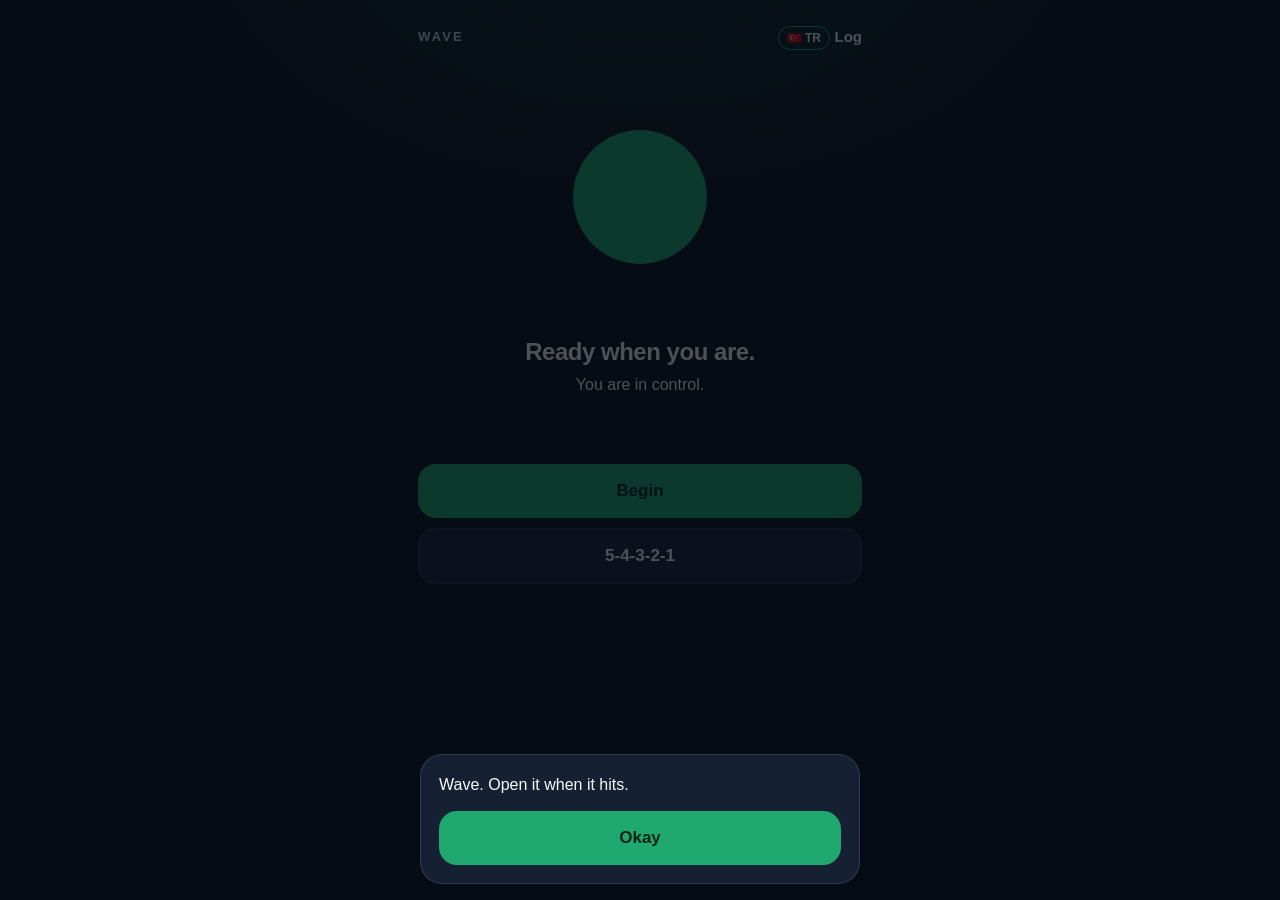
==== commit 535162c3: "Add files via upload" ====
--- a/index.html
+++ b/index.html
@@ -6,8 +6,8 @@
 <meta name="theme-color" content="#0b1220" />
 <meta name="apple-mobile-web-app-capable" content="yes" />
 <meta name="apple-mobile-web-app-status-bar-style" content="black-translucent" />
-<meta name="apple-mobile-web-app-title" content="Kaygı" />
-<title>Kaygı</title>
+<meta name="apple-mobile-web-app-title" content="Geçer" />
+<title>Geçer</title>
 <link rel="manifest" href="manifest.json" />
 <link rel="icon" href="icon-192.png" />
 <link rel="apple-touch-icon" href="icon-192.png" />
@@ -57,7 +57,7 @@
   textarea { width:100%; border:1px solid var(--line); background:#0b1220; color:var(--ink); border-radius:14px; padding:12px; font-size:16px; min-height:80px; }
   .wrap { overflow-x:auto; margin:0 -4px; }
   table { width:100%; border-collapse:collapse; font-size:13px; }
-  th, td { border-bottom:1px solid var(--line); padding:9px 4px; text-align:center; color:var(--ink); }
+  th, td { border-bottom:1px solid var(--line); padding:14px 6px; text-align:center; color:var(--ink); font-size:16px; }
   th { color:var(--muted); font-weight:600; font-size:12px; }
   td.hit { font-variant-numeric:tabular-nums; font-weight:650; border-radius:8px; }
   td.today, th.today { background:rgba(31,169,113,.16); }
@@ -111,7 +111,7 @@
           <span id="phaseHint">Kontrol sende.</span>
           <div class="count" id="count"></div>
         </div>
-      <button class="go" id="startBtn" type="button">Kontrol sende</button>
+      <button class="go" id="startBtn" type="button">Başla</button>
       <div class="row hidden" id="liveRow">
         <button class="go" id="doneBtn" type="button">Rahatladım</button>
         <button class="soft" id="stopBtn" type="button">Durdur</button>
@@ -172,7 +172,7 @@
     </section>
   </div>
   <div class="modal hidden" id="modal"><div class="sheet"><p id="modalText"></p><button class="go" id="modalClose" type="button">Kapat</button></div></div>
-  <div class="toast hidden" id="toast">Kaydedildi.</div>
+  <div class="modal hidden" id="hello"><div class="sheet"><p id="helloText">Geçer. Atak gelince aç.</p><button class="go" id="helloOk" type="button">Tamam</button></div></div>
 <script>
 const SYMPTOMS = ["Kalbin teklemesi, hızlanması veya çarpıntı","Terleme, ürperme veya kızarma","Titreme veya sarsılma","Nefes daralması, nefes almakta zorlanma","Boğulacakmış gibi hissetme","Göğüste ağrı veya daralma","Karnında kelebekler, mide bulantısı veya huzursuz mide","Baş dönmesi, sersemlik hali, denge yitimi","Kendini veya dünyayı gerçek değilmiş gibi hissetmek","Uyuşma ve karıncalanma"];
 const DAYS = ["Pzt","Sal","Çar","Per","Cum","Cmt","Paz"];
@@ -277,6 +277,10 @@
   state.attacks.splice(+btn.dataset.i, 1);
   persist();
   renderAttacks();
+  const toast = document.getElementById("toast");
+  toast.textContent = lang==="en" ? "Deleted." : "Silindi.";
+  toast.classList.remove("hidden");
+  setTimeout(() => toast.classList.add("hidden"), 1200);
 };
 document.getElementById("saveAttack").onclick = ()=>{
   state.attacks.push({
@@ -475,7 +479,7 @@
   setText("toTable", en ? EN.ui.table : "Tablo");
   setText("phaseLabel", en ? EN.ui.ready : "Hazır mısın?");
   setText("phaseHint", en ? EN.ui.control : "Kontrol sende.");
-  setText("startBtn", en ? EN.ui.start : "Kontrol sende");
+  setText("startBtn", en ? EN.ui.start : "Başla");
   setText("doneBtn", en ? EN.ui.done : "Rahatladım");
   setText("stopBtn", en ? EN.ui.stop : "Durdur");
   const passed = document.querySelector("#after h2"); if (passed) passed.textContent = en ? EN.ui.passed : "Geçti. Bunu başardın.";
@@ -509,6 +513,13 @@
   applyLang();
 });
 applyLang();
+if (!localStorage.getItem("kaygi-hello")){
+  const hello = document.getElementById("hello");
+  document.getElementById("helloText").textContent = lang==="en" ? "Wave. Open it when it hits." : "Geçer. Atak gelince aç.";
+  document.getElementById("helloOk").textContent = lang==="en" ? "Okay" : "Tamam";
+  hello.classList.remove("hidden");
+  document.getElementById("helloOk").onclick = ()=>{ hello.classList.add("hidden"); localStorage.setItem("kaygi-hello","1"); };
+}
 if ("serviceWorker" in navigator) navigator.serviceWorker.register("sw.js").catch(()=>{});
 </script>
 </body>
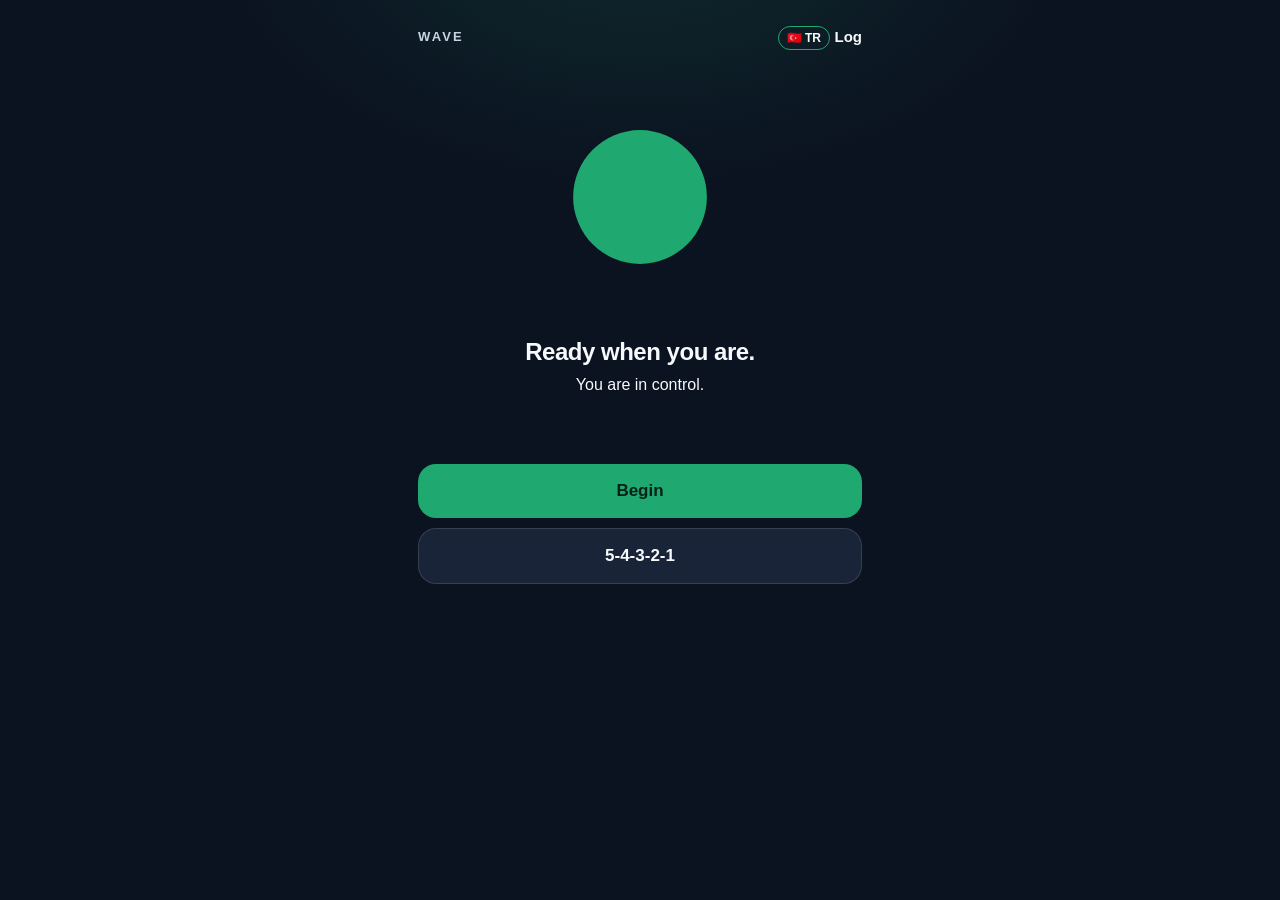
==== commit 9f0afa70: "Add files via upload" ====
--- a/index.html
+++ b/index.html
@@ -172,7 +172,7 @@
     </section>
   </div>
   <div class="modal hidden" id="modal"><div class="sheet"><p id="modalText"></p><button class="go" id="modalClose" type="button">Kapat</button></div></div>
-  <div class="modal hidden" id="hello"><div class="sheet"><p id="helloText">Geçer. Atak gelince aç.</p><button class="go" id="helloOk" type="button">Tamam</button></div></div>
+  <div class="toast hidden" id="toast">Kaydedildi.</div>
 <script>
 const SYMPTOMS = ["Kalbin teklemesi, hızlanması veya çarpıntı","Terleme, ürperme veya kızarma","Titreme veya sarsılma","Nefes daralması, nefes almakta zorlanma","Boğulacakmış gibi hissetme","Göğüste ağrı veya daralma","Karnında kelebekler, mide bulantısı veya huzursuz mide","Baş dönmesi, sersemlik hali, denge yitimi","Kendini veya dünyayı gerçek değilmiş gibi hissetmek","Uyuşma ve karıncalanma"];
 const DAYS = ["Pzt","Sal","Çar","Per","Cum","Cmt","Paz"];
@@ -513,13 +513,6 @@
   applyLang();
 });
 applyLang();
-if (!localStorage.getItem("kaygi-hello")){
-  const hello = document.getElementById("hello");
-  document.getElementById("helloText").textContent = lang==="en" ? "Wave. Open it when it hits." : "Geçer. Atak gelince aç.";
-  document.getElementById("helloOk").textContent = lang==="en" ? "Okay" : "Tamam";
-  hello.classList.remove("hidden");
-  document.getElementById("helloOk").onclick = ()=>{ hello.classList.add("hidden"); localStorage.setItem("kaygi-hello","1"); };
-}
 if ("serviceWorker" in navigator) navigator.serviceWorker.register("sw.js").catch(()=>{});
 </script>
 </body>
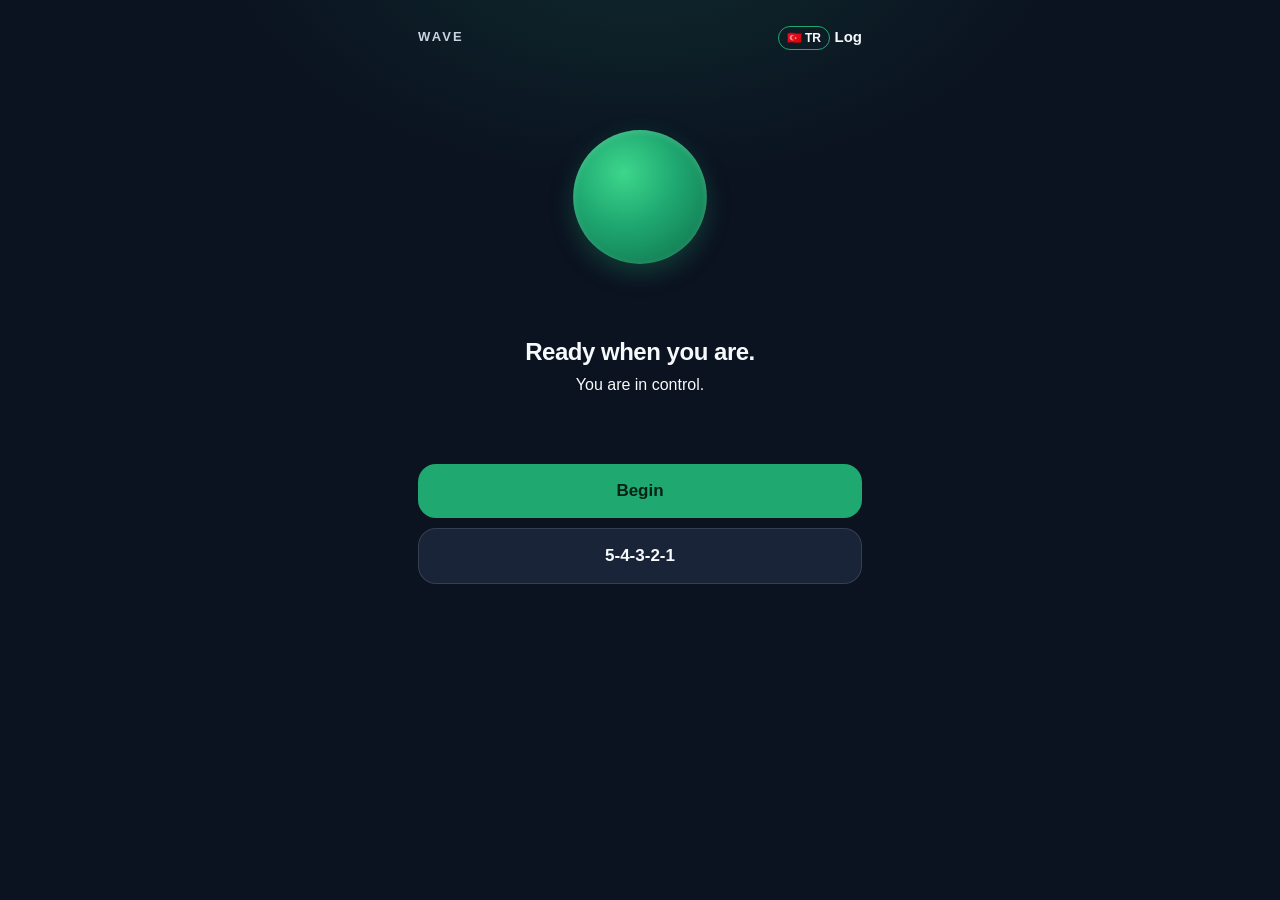
==== commit 819b28cd: "Add files via upload" ====
--- a/index.html
+++ b/index.html
@@ -31,22 +31,26 @@
   .ring { width:248px; height:248px; display:grid; place-items:center; }
   .orb {
     width:176px; height:176px; border-radius:50%;
-    background:#1fa971;
+    background: radial-gradient(circle at 38% 32%, #3dd68c 0%, #1fa971 42%, #0f6b48 100%);
+    box-shadow: 0 12px 32px rgba(31,169,113,.28), inset 0 2px 8px rgba(255,255,255,.18);
     transform:scale(var(--s,.76));
     transition:transform 4s cubic-bezier(.37,.05,.28,1);
   }
   body.inhale { --s:1; }
   body.hold { --s:1; }
   body.exhale { --s:.76; }
-  body.inhale .orb { transition:transform 4s cubic-bezier(.22,.7,.36,1); }
+  body.inhale .orb { transition:transform 4s cubic-bezier(.4,0,.2,1); }
   body.hold .orb { transition:none; }
-  body.exhale .orb { transition:transform 8s cubic-bezier(.4,.05,.6,1); }
+  body.exhale .orb { transition:transform 8s cubic-bezier(.4,0,.2,1); }
+  .app > section { animation:rise .35s ease; }
+  @keyframes rise { from { opacity:0; transform:translateY(6px); } to { opacity:1; transform:none; } }
   .phase { text-align:center; margin:6px 0 18px; min-height:108px; }
   .phase b { display:block; font-size:24px; font-weight:650; letter-spacing:-.02em; }
   .phase span { display:block; margin:8px auto 0; max-width:320px; color:var(--ink); font-size:16px; line-height:1.4; min-height:44px; }
   .count { margin-top:6px; font-variant-numeric:tabular-nums; font-size:32px; font-weight:650; color:var(--green); }
-  .go,.soft { width:100%; border:0; border-radius:18px; padding:17px 18px; font-size:17px; font-weight:700; }
+  .go,.soft { width:100%; border:0; border-radius:18px; padding:17px 18px; font-size:17px; font-weight:700; transition:transform .12s ease, background .12s ease; }
   .go { background:var(--green); color:#042216; }
+  .go:active, .soft:active { transform:scale(.98); }
   .go:active { background:var(--green-d); }
   .soft { background:#1a2438; color:var(--ink); border:1px solid var(--line); }
   .row { display:flex; gap:8px; margin-top:10px; } .row > * { flex:1; }
@@ -59,7 +63,7 @@
   table { width:100%; border-collapse:collapse; font-size:13px; }
   th, td { border-bottom:1px solid var(--line); padding:14px 6px; text-align:center; color:var(--ink); font-size:16px; }
   th { color:var(--muted); font-weight:600; font-size:12px; }
-  td.hit { font-variant-numeric:tabular-nums; font-weight:650; border-radius:8px; }
+  td.hit { font-variant-numeric:tabular-nums; font-weight:650; border-radius:8px; transition:color .25s ease, background .25s ease; }
   td.today, th.today { background:rgba(31,169,113,.16); }
   .n0 { color:#8ea0b8; } .n1 { color:#8fd18a; } .n2 { color:#1fa971; }
   .n3 { color:#e7b48a; } .n4 { color:#e08b7a; }
@@ -120,7 +124,7 @@
         <h2>Geçti. Bunu başardın.</h2>
         <label>Yoğunluk, 0 hiç yok, 10 en sert</label>
         <input id="intensity" type="range" min="0" max="10" value="5" />
-        <div class="scale"><span>0</span><span id="intensityVal">5</span><span>10</span></div>
+        <div class="scale"><span>0</span><span id="intensityVal">5</span></div>
         <label>Tetikleyici, varsa</label>
         <div class="chips" id="triggers">
           <button type="button" data-trigger="crowd">Kalabalık</button>
@@ -262,9 +266,16 @@
   const weekAgo = Date.now() - 7*24*60*60*1000;
   const week = state.attacks.filter(a => a.t >= weekAgo);
   const avg = week.length ? Math.round(week.reduce((s,a)=>s+a.intensity,0) / week.length) : 0;
-  document.getElementById("attackStats").textContent = week.length
+  const counts = {};
+  week.forEach(a => { if (a.trigger) counts[a.trigger] = (counts[a.trigger]||0)+1; });
+  const top = Object.entries(counts).sort((a,b)=>b[1]-a[1])[0];
+  const base = week.length
     ? (lang==="en" ? EN.ui.weekStats(week.length, avg) : `Son 7 gün: ${week.length} atak. Ortalama yoğunluk ${avg}/10.`)
     : (lang==="en" ? EN.ui.noWeek : "Son 7 günde atak kaydı yok.");
+  const extra = top
+    ? (lang==="en" ? ` Most often: ${triggerName(top[0])}.` : ` En sık tetikleyici: ${triggerName(top[0])}.`)
+    : "";
+  document.getElementById("attackStats").textContent = base + extra;
   document.getElementById("attackLog").innerHTML = list.map(a => {
     const d = new Date(a.t);
     const when = d.toLocaleDateString(lang==="en"?"en-GB":"tr-TR", { day:"numeric", month:"short" });
